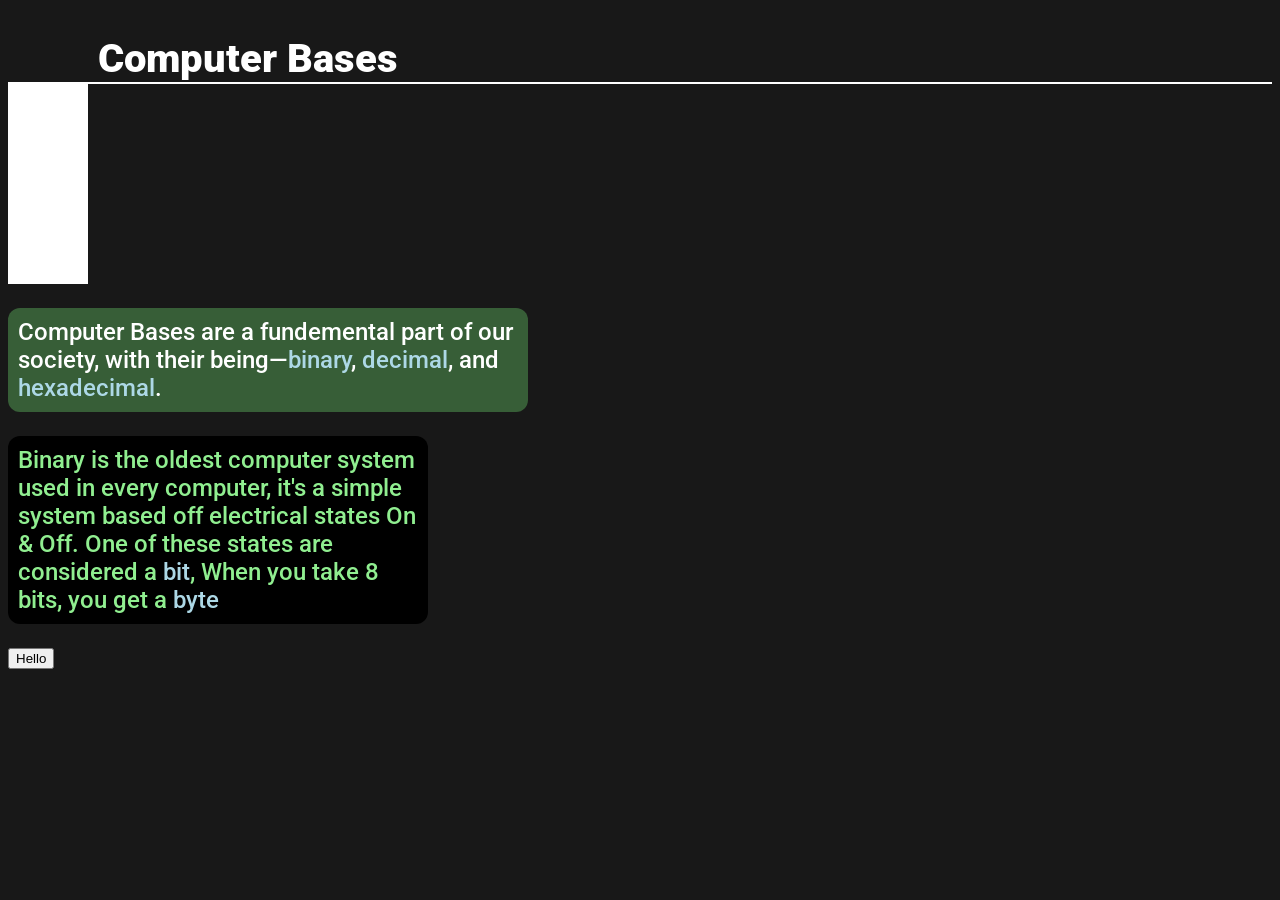
==== index.html @ cabc401a "first commit" ====
<!DOCTYPE html>
<html lang="en">
<head>
  <meta charset="UTF-8">
  <meta name="viewport" content="width=device-width, initial-scale=1.0">
  <title>Math Final</title>

  <link rel="stylesheet" href="styles/general.css">
  <link rel="stylesheet" href="styles/baseSystems.css">

  <link rel="preconnect" href="https://fonts.googleapis.com">
  <link rel="preconnect" href="https://fonts.gstatic.com" crossorigin>
  <link href="https://fonts.googleapis.com/css2?family=Roboto:ital,wght@0,100..900;1,100..900&display=swap" rel="stylesheet">

</head>
<body>
  <header>
    <h1>Computer Bases</h1>
  </header>
  <nav>
      <div></div>
      <div></div>
      <div></div>
      <div></div>
      <div></div>
    </nav>
  <main>
    
    <p>
      Computer Bases are a fundemental part of our society,
      with their being—<span>binary</span>, <span>decimal</span>, and <span>hexadecimal</span>.
    </p>
    <p class="binary">
      Binary is the oldest computer system used in every
      computer, it's a simple system based off electrical
      states On & Off. One of these states are considered
      a <span>bit</span>, When you take 8 bits, you get a
      <span>byte</span>
    </p>
    <button onclick="alert('This Sucks')">Hello</button>
  </main>
</body>
</html>
---- styles/general.css ----
body {
    background-color: rgb(24, 24, 24);
    color: white;
    font-family: Roboto, Arial;

    display: flex;
    flex-direction: column;
}

header {
    padding-left: 90px;
    border-bottom: solid;
    border-color: white;
    border-width: 2px;
}

h1 {
    font-size: 40px;
    font-weight: 900;

    margin-bottom: 0px;
}

nav {
    background-color: rgb(255, 255, 255);

    display: flex;
    flex-direction: column;
    justify-content: space-between;

    width: 80px;
}

nav div {
    height: 40px;
}

p {
    font-size: 24px;
    font-weight: 500;
    background-color: rgba(102, 201, 102, 0.4);
    padding: 10px;
    border-radius: 12px;
    width: 500px;
    cursor: pointer;

    transition: scale 0.4s;
}

p:hover {
    scale: 1.08;
}

span {
    color: lightblue;
}
---- styles/baseSystems.css ----
.binary {
    background-color: black;
    color: lightgreen;
    width: 400px;

    transition: scale 0.7s;
}
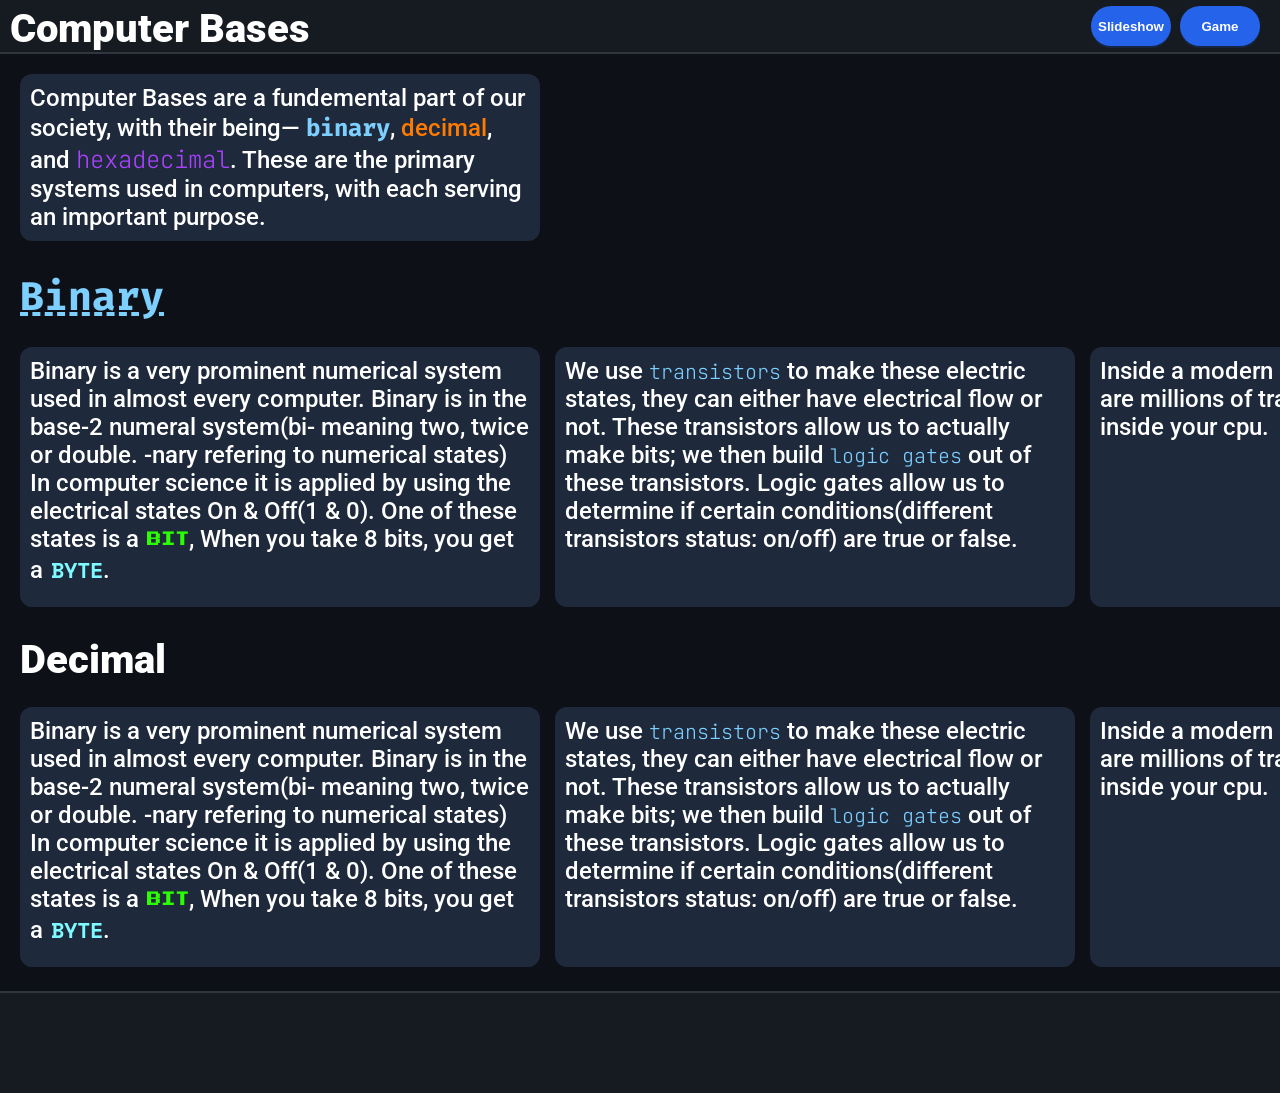
==== commit e2bbab0a: "reworked site" ====
--- a/index.html
+++ b/index.html
@@ -6,38 +6,81 @@
   <title>Math Final</title>
 
   <link rel="stylesheet" href="styles/general.css">
-  <link rel="stylesheet" href="styles/baseSystems.css">
+  <link rel="stylesheet" href="styles/header.css">
+  <link rel="stylesheet" href="styles/main.css">
+  <link rel="stylesheet" href="styles/footer.css">
 
   <link rel="preconnect" href="https://fonts.googleapis.com">
   <link rel="preconnect" href="https://fonts.gstatic.com" crossorigin>
   <link href="https://fonts.googleapis.com/css2?family=Roboto:ital,wght@0,100..900;1,100..900&display=swap" rel="stylesheet">
+  <link href="https://fonts.googleapis.com/css2?family=Press+Start+2P&display=swap" rel="stylesheet">
+  <link href="https://fonts.googleapis.com/css2?family=Space+Mono:ital,wght@0,400;0,700;1,400;1,700&display=swap" rel="stylesheet">
+  <link href="https://fonts.googleapis.com/css2?family=Fira+Code:wght@300..700&display=swap" rel="stylesheet">
+  <link href="https://fonts.googleapis.com/css2?family=JetBrains+Mono:ital,wght@0,100..800;1,100..800&display=swap" rel="stylesheet">
 
 </head>
 <body>
   <header>
     <h1>Computer Bases</h1>
+    <nav class="header-buttons">
+      <button class="slideshow-button" onclick="alert('Entering Slideshow')">Slideshow</button>
+      <button class="game-button" onclick="alert('Entering Game')">Game</button>
+    </nav> 
   </header>
-  <nav>
-      <div></div>
-      <div></div>
-      <div></div>
-      <div></div>
-      <div></div>
-    </nav>
   <main>
-    
-    <p>
+    <p class="introduction">
       Computer Bases are a fundemental part of our society,
-      with their being—<span>binary</span>, <span>decimal</span>, and <span>hexadecimal</span>.
+      with their being—
+      <a class="binary-text" href="https://en.wikipedia.org/wiki/Binary_number" target="_blank">binary</a>, 
+      <a class="decimal-text" href="https://en.wikipedia.org/wiki/Decimal" target="_blank">decimal</a>, and 
+      <a class="hexadecimal-text" href="https://en.wikipedia.org/wiki/Hexadecimal" target="_blank">hexadecimal</a>.
+      These are the primary systems used in computers, with each serving an important purpose.
     </p>
-    <p class="binary">
-      Binary is the oldest computer system used in every
-      computer, it's a simple system based off electrical
-      states On & Off. One of these states are considered
-      a <span>bit</span>, When you take 8 bits, you get a
-      <span>byte</span>
-    </p>
-    <button onclick="alert('This Sucks')">Hello</button>
+    <div class="binary-section">
+      <h1 class="Binary Title">Binary</h1>
+      <div class="binary-boxes">
+        <p class="binary-paragraph">
+          Binary is a very prominent numerical system used in almost every
+          computer. Binary is in the base-2 numeral system(bi- meaning two, twice or double. -nary refering to numerical states)
+          In computer science it is applied by using the electrical
+          states On & Off(1 & 0). One of these states is
+          a <a class="bit" href="https://en.wikipedia.org/wiki/Bit" target="_blank">BIT</a>, When you take 8 bits, you get a
+          <a class="byte" href="https://en.wikipedia.org/wiki/Byte" target="_blank">BYTE</a>.
+        </p>
+        <p class="binary-paragraph-two">
+          We use <a class="transistors-text" href="https://en.wikipedia.org/wiki/Transistor">transistors</a> to make these electric states, they can either have electrical flow or not.
+          These transistors allow us to actually make bits; we then build <a class="logic-gate-text" href="https://en.wikipedia.org/wiki/Logic_gate">logic gates</a> out of these transistors.
+          Logic gates allow us to determine if certain conditions(different transistors status: on/off) are true or false.
+        </p>
+        <p class="binary-paragraph-three">
+          Inside a modern day computer their are millions of transistors sitting inside your cpu.
+        </p>
+      </div>
+    </div>
+    <div class="decimal-section">
+      <h1 class="Binary Title">Decimal</h1>
+      <div class="binary-boxes">
+        <p class="binary-paragraph">
+          Binary is a very prominent numerical system used in almost every
+          computer. Binary is in the base-2 numeral system(bi- meaning two, twice or double. -nary refering to numerical states)
+          In computer science it is applied by using the electrical
+          states On & Off(1 & 0). One of these states is
+          a <a class="bit" href="https://en.wikipedia.org/wiki/Bit" target="_blank">BIT</a>, When you take 8 bits, you get a
+          <a class="byte" href="https://en.wikipedia.org/wiki/Byte" target="_blank">BYTE</a>.
+        </p>
+        <p class="binary-paragraph-two">
+          We use <a class="transistors-text" href="https://en.wikipedia.org/wiki/Transistor">transistors</a> to make these electric states, they can either have electrical flow or not.
+          These transistors allow us to actually make bits; we then build <a class="logic-gate-text" href="https://en.wikipedia.org/wiki/Logic_gate">logic gates</a> out of these transistors.
+          Logic gates allow us to determine if certain conditions(different transistors status: on/off) are true or false.
+        </p>
+        <p class="binary-paragraph-three">
+          Inside a modern day computer their are millions of transistors sitting inside your cpu.
+        </p>
+      </div>
+    </div>
   </main>
+  <footer>
+
+  </footer>
 </body>
 </html>
--- a/styles/general.css
+++ b/styles/general.css
@@ -1,56 +1,82 @@
 body {
-    background-color: rgb(24, 24, 24);
-    color: white;
-    font-family: Roboto, Arial;
+  background-color: #0D1117;
+  color: white;
+  font-family: Roboto, Arial;
 
-    display: flex;
-    flex-direction: column;
+  display: flex;
+  flex-direction: column;
+
+  min-height: 100dvh;
+  margin: 0;
 }
 
 header {
-    padding-left: 90px;
-    border-bottom: solid;
-    border-color: white;
-    border-width: 2px;
+  padding-top: 0;
+  padding-left: 10px;
+
+  position: fixed;
+  display: flex;
+  justify-content: space-between;
+  align-items: center;
+
+
+  top: 0;
+  left: 0;
+  right: 0;
+
+  padding-right: 10px;
+
+  border-bottom: solid;
+  border-color: #30363D;
+  border-width: 2px;
+
+  background-color: #161B22;
+
+  z-index: 100;
+}
+
+footer {
+  padding-top: 0;
+  padding-left: 10px;
+
+  position: ab;
+  bottom: 0;
+  left: 0;
+  right: 0;
+
+  margin-top: auto;
+  margin: 0 0 0 0;
+
+  display: flex;
+  justify-content: space-between;
+  align-items: center;
+
+  height: 100px;
+
+  padding-right: 10px;
+
+  border-top: solid;
+  border-color: #30363D;
+  border-width: 2px;
+
+  background-color: #161B22;
+
+  z-index: 100;
 }
 
 h1 {
-    font-size: 40px;
-    font-weight: 900;
+  font-size: 40px;
+  font-weight: 900;
 
-    margin-bottom: 0px;
+  margin-top: 5px;
+  margin-bottom: 0px;
 }
 
-nav {
-    background-color: rgb(255, 255, 255);
+main {
+  padding-top: 50px;
+  padding-left: 20px;
 
-    display: flex;
-    flex-direction: column;
-    justify-content: space-between;
-
-    width: 80px;
-}
-
-nav div {
-    height: 40px;
-}
-
-p {
-    font-size: 24px;
-    font-weight: 500;
-    background-color: rgba(102, 201, 102, 0.4);
-    padding: 10px;
-    border-radius: 12px;
-    width: 500px;
-    cursor: pointer;
-
-    transition: scale 0.4s;
-}
-
-p:hover {
-    scale: 1.08;
-}
-
-span {
-    color: lightblue;
+  display: flex;
+  flex-direction: column;
+  align-items: start;
 }
--- a/styles/header.css
+++ b/styles/header.css
@@ -0,0 +1,32 @@
+.header-buttons {
+  padding-right: 10px;
+}
+
+.slideshow-button, .game-button {
+  padding: 2px;
+  margin-left: 5px;
+
+  height: 40px;
+  width: 80px;
+
+  color: white;
+  font-weight: 700;
+
+  background-color: #2563EB;
+  border: none;
+  border-radius: 40px;
+
+  box-shadow: 0 2px #1b3a7e54;
+
+  transition: background-color 0.3s, scale 0.3s, box-shadow 0.3s;;
+}
+
+.slideshow-button:hover, .game-button:hover {
+  background-color: #3B82F6;
+  scale: 1.02;
+  box-shadow: 0 2px #2550ac54;
+}
+
+.slideshow-button:active, .game-button:active {
+  background-color: #6ea6ff;
+}
--- a/styles/main.css
+++ b/styles/main.css
@@ -0,0 +1,128 @@
+main a {
+  text-decoration: none;
+}
+
+main p {
+  font-size: 24px;
+  font-weight: 500;
+  background-color: #1E293B;
+  padding: 10px;
+  margin-right: 15px;
+  border-radius: 12px;
+  width: 500px;
+  cursor: pointer;
+
+  transition: scale 0.5s;
+}
+
+main p:hover {
+  scale: 1.05;
+}
+
+.binary-text {
+  font-family: "Fira Code", Roboto, Arial;
+  font-weight: 800;
+  color: rgb(125, 207, 255);
+}
+
+.binary-text:active {
+  color: rgb(151, 217, 255);
+}
+
+.decimal-text {
+  font-family: Consolas, Roboto, Arial;
+  color: rgb(255, 123, 0);
+}
+
+.decimal-text:active {
+  color: rgb(255, 152, 56);
+}
+
+.hexadecimal-text {
+  font-family: "JetBrains Mono", Roboto, Arial;
+  font-weight: 200;
+  color: rgb(170, 66, 255);
+}
+
+.hexadecimal-text:active {
+  color: rgb(184, 98, 255);
+}
+
+.binary-section {
+
+  display: flex;
+  justify-content: center;
+  align-items: start;
+  flex-direction: column;
+}
+
+.binary-section h1 {
+  font-family: "Fira Code", Roboto, Arial;
+  font-weight: 800;
+
+  text-decoration: underline;
+  text-decoration-style: dashed;
+
+  color: rgb(125, 207, 255);
+}
+
+.binary-boxes {
+  display: flex;
+  flex-direction: row;
+  justify-content: space-between;
+  align-items: center;
+}
+
+.binary-boxes p {
+  min-height: 240px;
+}
+
+.binary-paragraph, .binary-paragraph-two, .binary-paragraph-three { 
+  transition: scale 0.4s;
+}
+
+.binary-paragraph:hover, .binary-paragraph-two:hover, .binary-paragraph-three:hover {
+  scale: 1.018;
+}
+
+.binary-paragraph-three {
+  width: 400px;
+}
+
+.bit {
+  color: #2CFF05;
+  font-weight: 900;
+  font-family: "Press Start 2P", Roboto, Arial;
+  font-size: 14px;
+  margin-left: 2px;
+}
+
+.bit:active {
+  color: #83ff6d;
+}
+
+.byte {
+  color: #7DF9FF;
+  font-weight: 900;
+  font-family: "Space Mono", Roboto, Arial;
+  font-size: 22px;
+  margin-left: 2px;
+}
+
+.byte:active {
+  color: #95faff;
+}
+
+.transistors-text {
+  font-family: "JetBrains Mono", Roboto, Arial;
+  font-size: 20px;
+  font-weight: 200;
+  color: rgb(125, 207, 255);
+}
+
+.logic-gate-text {
+  font-family: "JetBrains Mono", Roboto, Arial;
+  font-size: 20px;
+  font-weight: 200;
+  color: rgb(125, 207, 255);
+}
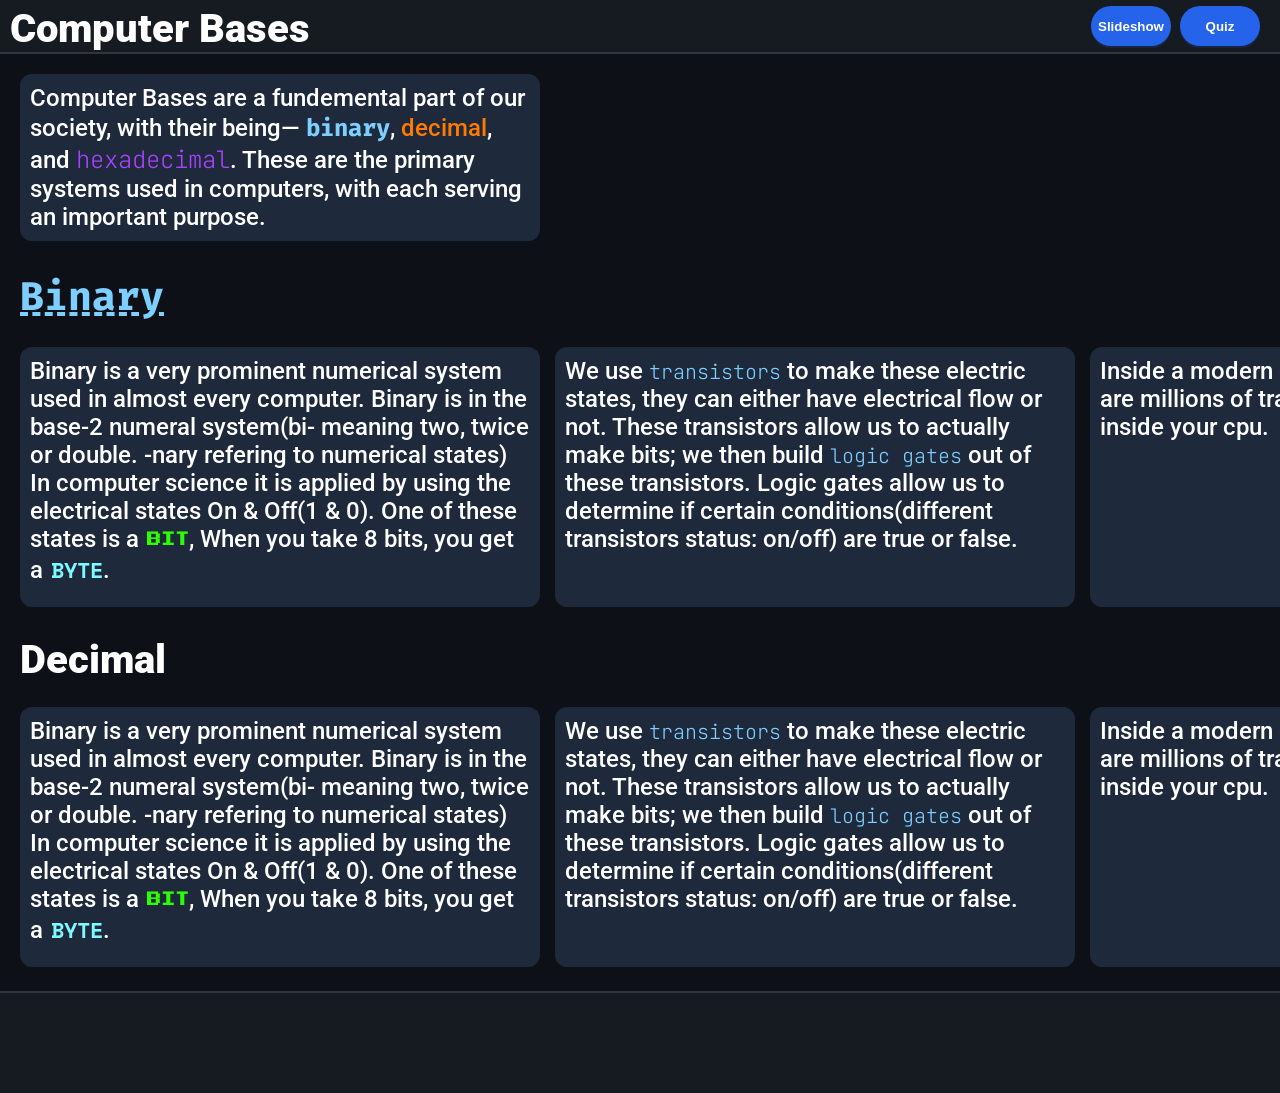
==== commit c8a60638: "got the basic quiz working" ====
--- a/index.html
+++ b/index.html
@@ -5,10 +5,12 @@
   <meta name="viewport" content="width=device-width, initial-scale=1.0">
   <title>Math Final</title>
 
-  <link rel="stylesheet" href="styles/general.css">
-  <link rel="stylesheet" href="styles/header.css">
-  <link rel="stylesheet" href="styles/main.css">
-  <link rel="stylesheet" href="styles/footer.css">
+  <link rel="stylesheet" href="styles/index/general.css">
+  <link rel="stylesheet" href="styles/index/header.css">
+  <link rel="stylesheet" href="styles/index/main.css">
+  <link rel="stylesheet" href="styles/index/footer.css">
+
+  <link rel="stylesheet" href="styles/transitions.css">
 
   <link rel="preconnect" href="https://fonts.googleapis.com">
   <link rel="preconnect" href="https://fonts.gstatic.com" crossorigin>
@@ -23,8 +25,8 @@
   <header>
     <h1>Computer Bases</h1>
     <nav class="header-buttons">
-      <button class="slideshow-button" onclick="alert('Entering Slideshow')">Slideshow</button>
-      <button class="game-button" onclick="alert('Entering Game')">Game</button>
+      <button class="slideshow-button">Slideshow</button>
+      <button class="game-button">Quiz</button>
     </nav> 
   </header>
   <main>
@@ -82,5 +84,7 @@
   <footer>
 
   </footer>
+
+  <script src="scripts/index.js"></script>
 </body>
 </html>
--- a/styles/index/general.css
+++ b/styles/index/general.css
@@ -0,0 +1,82 @@
+body {
+  background-color: #0D1117;
+  color: white;
+  font-family: Roboto, Arial;
+
+  display: flex;
+  flex-direction: column;
+
+  min-height: 100dvh;
+  margin: 0;
+}
+
+header {
+  padding-top: 0;
+  padding-left: 10px;
+
+  position: fixed;
+  display: flex;
+  justify-content: space-between;
+  align-items: center;
+
+
+  top: 0;
+  left: 0;
+  right: 0;
+
+  padding-right: 10px;
+
+  border-bottom: solid;
+  border-color: #30363D;
+  border-width: 2px;
+
+  background-color: #161B22;
+
+  z-index: 100;
+}
+
+footer {
+  padding-top: 0;
+  padding-left: 10px;
+
+  position: ab;
+  bottom: 0;
+  left: 0;
+  right: 0;
+
+  margin-top: auto;
+  margin: 0 0 0 0;
+
+  display: flex;
+  justify-content: space-between;
+  align-items: center;
+
+  height: 100px;
+
+  padding-right: 10px;
+
+  border-top: solid;
+  border-color: #30363D;
+  border-width: 2px;
+
+  background-color: #161B22;
+
+  z-index: 100;
+}
+
+h1 {
+  font-size: 40px;
+  font-weight: 900;
+
+  margin-top: 5px;
+  margin-bottom: 0px;
+}
+
+main {
+  padding-top: 50px;
+  padding-left: 20px;
+
+  display: flex;
+  flex-direction: column;
+  align-items: start;
+}
--- a/styles/index/header.css
+++ b/styles/index/header.css
@@ -0,0 +1,33 @@
+.header-buttons {
+  padding-right: 10px;
+}
+
+.slideshow-button, .game-button {
+  padding: 2px;
+  margin-left: 5px;
+
+  height: 40px;
+  width: 80px;
+
+  color: white;
+  font-weight: 700;
+
+  background-color: #2563EB;
+  border: none;
+  border-radius: 40px;
+
+  box-shadow: 0 2px #1b3a7e54;
+
+
+  transition: background-color 0.3s, scale 0.3s, box-shadow 0.3s;;
+}
+
+.slideshow-button:hover, .game-button:hover {
+  background-color: #3B82F6;
+  scale: 1.02;
+  box-shadow: 0 2px #2550ac54;
+}
+
+.slideshow-button:active, .game-button:active {
+  background-color: #6ea6ff;
+}
--- a/styles/index/main.css
+++ b/styles/index/main.css
@@ -0,0 +1,128 @@
+main a {
+  text-decoration: none;
+}
+
+main p {
+  font-size: 24px;
+  font-weight: 500;
+  background-color: #1E293B;
+  padding: 10px;
+  margin-right: 15px;
+  border-radius: 12px;
+  width: 500px;
+  cursor: pointer;
+
+  transition: scale 0.5s;
+}
+
+main p:hover {
+  scale: 1.05;
+}
+
+.binary-text {
+  font-family: "Fira Code", Roboto, Arial;
+  font-weight: 800;
+  color: rgb(125, 207, 255);
+}
+
+.binary-text:active {
+  color: rgb(151, 217, 255);
+}
+
+.decimal-text {
+  font-family: Consolas, Roboto, Arial;
+  color: rgb(255, 123, 0);
+}
+
+.decimal-text:active {
+  color: rgb(255, 152, 56);
+}
+
+.hexadecimal-text {
+  font-family: "JetBrains Mono", Roboto, Arial;
+  font-weight: 200;
+  color: rgb(170, 66, 255);
+}
+
+.hexadecimal-text:active {
+  color: rgb(184, 98, 255);
+}
+
+.binary-section {
+
+  display: flex;
+  justify-content: center;
+  align-items: start;
+  flex-direction: column;
+}
+
+.binary-section h1 {
+  font-family: "Fira Code", Roboto, Arial;
+  font-weight: 800;
+
+  text-decoration: underline;
+  text-decoration-style: dashed;
+
+  color: rgb(125, 207, 255);
+}
+
+.binary-boxes {
+  display: flex;
+  flex-direction: row;
+  justify-content: space-between;
+  align-items: center;
+}
+
+.binary-boxes p {
+  min-height: 240px;
+}
+
+.binary-paragraph, .binary-paragraph-two, .binary-paragraph-three { 
+  transition: scale 0.4s;
+}
+
+.binary-paragraph:hover, .binary-paragraph-two:hover, .binary-paragraph-three:hover {
+  scale: 1.018;
+}
+
+.binary-paragraph-three {
+  width: 400px;
+}
+
+.bit {
+  color: #2CFF05;
+  font-weight: 900;
+  font-family: "Press Start 2P", Roboto, Arial;
+  font-size: 14px;
+  margin-left: 2px;
+}
+
+.bit:active {
+  color: #83ff6d;
+}
+
+.byte {
+  color: #7DF9FF;
+  font-weight: 900;
+  font-family: "Space Mono", Roboto, Arial;
+  font-size: 22px;
+  margin-left: 2px;
+}
+
+.byte:active {
+  color: #95faff;
+}
+
+.transistors-text {
+  font-family: "JetBrains Mono", Roboto, Arial;
+  font-size: 20px;
+  font-weight: 200;
+  color: rgb(125, 207, 255);
+}
+
+.logic-gate-text {
+  font-family: "JetBrains Mono", Roboto, Arial;
+  font-size: 20px;
+  font-weight: 200;
+  color: rgb(125, 207, 255);
+}
--- a/styles/transitions.css
+++ b/styles/transitions.css
@@ -0,0 +1,32 @@
+@view-transition {
+  navigation: auto;
+}
+
+::view-transition-group(root) {
+  animation-duration: 1s;
+  animation-timing-function: ease;
+}
+
+::view-transition-old(root) {
+  animation-name: slide-out;
+}
+
+::view-transition-new(root) {
+  animation-name: slide-in;
+}
+
+main {
+  view-transition-name: page-content;
+}
+
+@keyframes slide-out {
+  to {
+    translate: -100vw;
+  }
+}
+
+@keyframes slide-in {
+  from {
+    translate: 100vw;
+  }
+}
